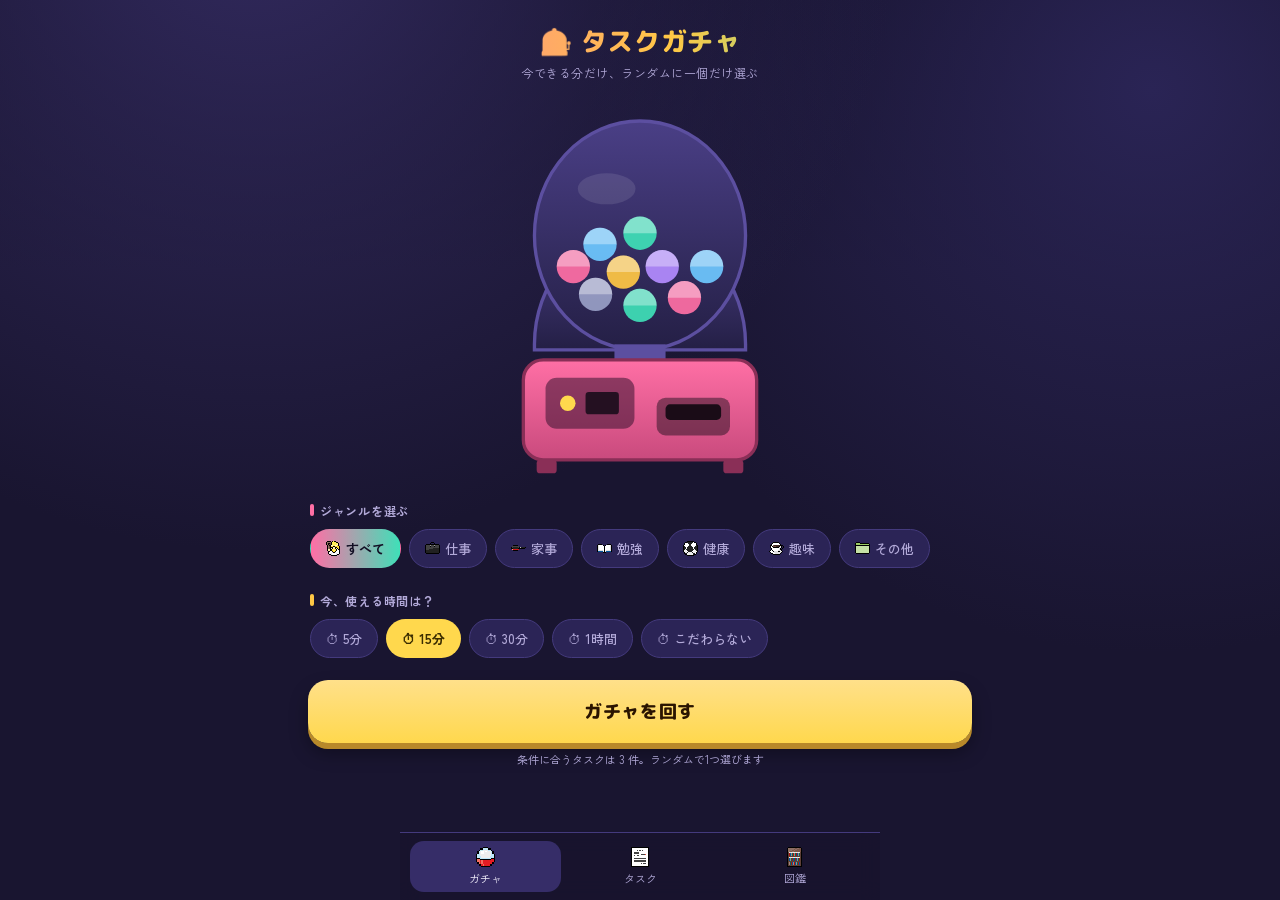
==== index.html @ 82b14375 "レアタスクの変更　締め切りの追加" ====
<!DOCTYPE html>
<html lang="ja">
<head>
<meta charset="UTF-8">
<meta name="viewport" content="width=device-width, initial-scale=1.0">
<title>タスクガチャ</title>
<link rel="preconnect" href="https://fonts.googleapis.com">
<link href="https://fonts.googleapis.com/css2?family=M+PLUS+Rounded+1c:wght@400;500;700;800&family=Zen+Kaku+Gothic+New:wght@400;500;700&family=JetBrains+Mono:wght@500;700&display=swap" rel="stylesheet">
<link rel="stylesheet" href="style.css">
</head>
<body>
<div class="app" id="app">
  <div class="app-header">
    <p class="app-title">🎰 タスクガチャ</p>
    <p class="app-sub">今できる分だけ、ランダムに一個だけ選ぶ</p>
  </div>

  <!-- ===== GACHA TAB ===== -->
  <div class="tab-panel active" id="tab-gacha">
    <div id="timerBar" class="timer-bar">
      <div class="timer-dot"></div>
      <div class="timer-info">
        <div class="timer-task" id="timerTaskText">-</div>
        <div class="timer-clock" id="timerClock">00:00</div>
      </div>
      <button class="timer-done-btn" id="timerDoneBtn">完了にする</button>
    </div>
    <div class="machine-wrap" id="machineWrap"></div>
    <div class="section-label"><span class="bar" style="background:var(--pink)"></span>ジャンルを選ぶ</div>
    <div class="chip-row" id="catChips"></div>
    <div class="section-label"><span class="bar" style="background:var(--yellow)"></span>今、使える時間は？</div>
    <div class="chip-row" id="timeChips"></div>
    <button class="pull-btn" id="pullBtn">ガチャを回す</button>
    <p class="pull-hint" id="pullHint">条件に合うタスクからランダムで1つ選びます</p>
  </div>

  <!-- ===== TASKS TAB ===== -->
  <div class="tab-panel" id="tab-tasks">
    <div class="section-label" style="margin-top:6px"><span class="bar" style="background:var(--mint)"></span>新しいタスクを追加</div>
    <div class="card">
      <div class="task-form">
        <div class="form-row">
          <input type="text" id="newTaskText" placeholder="例）洗濯物をたたむ">
          <button class="mic-btn" id="micBtn" title="音声で追加"><img class="mic-img" src="icon/fukidashi_onpu_white.png" alt="音声で追加"></button>
        </div>
        <p class="voice-hint"><img class="cat-icon" src="icon/fukidashi_onpu_white.png" alt="マイク">で「家事で 毎週 30分で 風呂掃除」「金曜までに レポートを出す」のように話すと自動登録</p>
        <div class="section-label" style="margin:2px 2px 2px;font-size:11px;">ジャンル</div>
        <div class="chip-row" id="newTaskCatChips"></div>
        <div class="section-label" style="margin:2px 2px 2px;font-size:11px;">かかる時間の目安</div>
        <div class="chip-row" id="newTaskTimeChips"></div>
        <div class="section-label" style="margin:2px 2px 2px;font-size:11px;">〆切（任意・設定すると一回きりのタスクになります）</div>
        <div class="edit-due-row">
          <input type="date" id="newTaskDue" class="edit-input">
          <button class="btn btn-secondary" id="newTaskDueClear" type="button">〆切なし</button>
        </div>
        <button class="add-btn" id="addTaskBtn">＋ 追加する</button>
      </div>
    </div>
    <div class="section-label"><span class="bar" style="background:var(--blue)"></span>登録済みタスク一覧</div>
    <div id="taskList"></div>
  </div>

  <!-- ===== COLLECTION TAB ===== -->
  <div class="tab-panel" id="tab-collection">
    <div class="stats-row">
      <div class="stat-box"><div class="stat-num" id="statToday">0</div><div class="stat-label">今日の達成</div></div>
      <div class="stat-box"><div class="stat-num" id="statTotal">0</div><div class="stat-label">累計カプセル</div></div>
      <div class="stat-box"><div class="stat-num" id="statStreak">0</div><div class="stat-label">連続日数</div></div>
    </div>
    <div class="section-label"><span class="bar" style="background:var(--gold)"></span>休憩カプセル（休憩タスク産）</div>
    <div class="card"><div class="rare-row" id="rareRow"></div></div>
    <div id="dexContainer"></div>
  </div>

  <div class="bottom-nav">
    <button class="nav-btn active" data-tab="gacha"><img class="nav-icon" src="capsule/gacha_capsule_red.png" alt="">ガチャ</button>
    <button class="nav-btn" data-tab="tasks"><img class="nav-icon" src="icon/seikyusho.png" alt="">タスク</button>
    <button class="nav-btn" data-tab="collection"><img class="nav-icon" src="icon/shelf_hondana_02.png" alt="">図鑑</button>
  </div>
</div>

<!-- ===== RESULT MODAL ===== -->
<div class="modal-overlay" id="resultModal">
  <div class="modal-sheet">
    <div class="modal-drag"></div>
    <div class="reveal-stage">
      <div class="capsule-big" id="revealCapsule"></div>
    </div>
    <div class="result-card" id="resultCard">
      <div id="jackpotBanner" style="display:none" class="jackpot-banner">✨ 大当たり！休憩タスク ✨</div>
      <span class="task-badge" id="resultBadge"></span>
      <p class="result-title" id="resultTitle">-</p>
      <div class="result-meta">
        <span id="resultTime">-</span>
      </div>
      <div class="modal-actions">
        <button class="btn btn-primary" id="startTaskBtn">これをやる</button>
        <button class="btn btn-secondary" id="rerollBtn">もう一回引く</button>
        <button class="btn btn-ghost" id="skipBtn">今回はスキップする</button>
      </div>
    </div>
  </div>
</div>

<!-- ===== COMPLETE MODAL ===== -->
<div class="modal-overlay" id="completeModal">
  <div class="modal-sheet" style="text-align:center;">
    <div class="modal-drag"></div>
    <p style="font-size:48px;margin:10px 0 6px;" id="completeEmoji">🎉</p>
    <p style="font-family:var(--font-display);font-weight:800;font-size:18px;margin:0 0 4px;">カプセル獲得！</p>
    <p style="font-size:13px;color:var(--text-dim);margin:0 0 18px;" id="completeSub">よく頑張りました</p>
    <button class="btn btn-primary" id="completeCloseBtn">図鑑を見にいく</button>
    <button class="btn btn-ghost" id="completeCloseBtn2" style="margin-top:8px;">閉じる</button>
  </div>
</div>

<!-- ===== EDIT MODAL ===== -->
<div class="modal-overlay" id="editModal">
  <div class="modal-sheet">
    <div class="modal-drag"></div>
    <p class="edit-title">タスクを編集</p>
    <div class="section-label"><span class="bar" style="background:var(--pink)"></span>タスク名</div>
    <input type="text" id="editText" class="edit-input" maxlength="50">
    <div class="section-label"><span class="bar" style="background:var(--mint)"></span>ジャンル</div>
    <div class="chip-row" id="editCatChips"></div>
    <div class="section-label"><span class="bar" style="background:var(--yellow)"></span>かかる時間の目安</div>
    <div class="chip-row" id="editTimeChips"></div>
    <div class="section-label"><span class="bar" style="background:var(--blue)"></span>くり返し</div>
    <div class="chip-row" id="editFreqChips"></div>
    <div class="section-label"><span class="bar" style="background:var(--purple)"></span>〆切（設定すると一回きりのタスクになります）</div>
    <div class="edit-due-row">
      <input type="date" id="editDue" class="edit-input">
      <button class="btn btn-secondary" id="editDueClear">〆切なし</button>
    </div>
    <div class="modal-actions">
      <button class="btn btn-primary" id="editSaveBtn">保存する</button>
      <button class="btn btn-ghost" id="editCancelBtn">キャンセル</button>
    </div>
  </div>
</div>

<!-- ===== ANIMAL DETAIL MODAL ===== -->
<div class="modal-overlay" id="animalModal">
  <div class="modal-sheet animal-detail-sheet">
    <div class="modal-drag"></div>
    <div class="animal-detail-stage">
      <img id="animalDetailImg" class="animal-detail-img" src="" alt="">
    </div>
    <div class="animal-detail-body">
      <span class="task-badge animal-detail-badge" id="animalDetailBadge">どうぶつ</span>
      <p class="result-title" id="animalDetailName">-</p>
      <p class="animal-detail-count" id="animalDetailCount">-</p>
    </div>
    <div class="modal-actions">
      <button class="btn btn-secondary" id="animalDetailCloseBtn">閉じる</button>
    </div>
  </div>
</div>

<div class="toast" id="toast"></div>

<!-- 読み込み順が大事: 状態 → タスク → ガチャ → 図鑑 → 演出 → 音声 → 初期化 -->
<script src="js/storage.js"></script>
<script src="js/tasks.js"></script>
<script src="js/gacha.js"></script>
<script src="js/dex.js"></script>
<script src="js/confetti.js"></script>
<script src="js/voice.js"></script>
<script src="js/main.js"></script>
</body>
</html>
---- style.css ----
:root{
  --bg:#191530;
  --bg-2:#120f24;
  --panel:#2b2456;
  --panel-2:#362d68;
  --panel-edge:#443a7d;
  --pink:#ff6fa5;
  --mint:#3fe0b8;
  --blue:#6ec8ff;
  --yellow:#ffc845;
  --purple:#b48cff;
  --gray:#9aa0c7;
  --gold:#ffd84d;
  --text:#f5f2ff;
  --text-dim:#b3aad9;
  --danger:#ff6b6b;
  --font-display:'M PLUS Rounded 1c', sans-serif;
  --font-body:'Zen Kaku Gothic New', sans-serif;
  --font-mono:'JetBrains Mono', monospace;
}
*{box-sizing:border-box;}
html,body{margin:0;padding:0;}
body{
  background:
    radial-gradient(circle at 20% -10%, #322a5e 0%, transparent 45%),
    radial-gradient(circle at 90% 10%, #2a2455 0%, transparent 40%),
    linear-gradient(180deg,var(--bg-2), var(--bg) 30%);
  color:var(--text);
  font-family:var(--font-body);
  min-height:100vh;
  -webkit-font-smoothing:antialiased;
}
.app{
  max-width:700px;
  margin:0 auto;
  min-height:100vh;
  display:flex;
  flex-direction:column;
  position:relative;
  padding-bottom:92px;
}
/* ---------- Header ---------- */
.app-header{ padding:22px 20px 8px; text-align:center; }
.app-title{
  font-family:var(--font-display);
  font-weight:800;
  font-size:26px;
  letter-spacing:.02em;
  margin:0;
  background:linear-gradient(90deg,var(--pink),var(--yellow) 55%,var(--mint));
  -webkit-background-clip:text;
  background-clip:text;
  color:transparent;
}
.app-sub{ font-size:12px; color:var(--text-dim); margin:4px 0 0; letter-spacing:.04em; }
/* ---------- Tab content ---------- */
.tab-panel{ padding:8px 18px 20px; display:none; animation:fadeIn .25s ease; }
.tab-panel.active{display:block;}
@keyframes fadeIn{from{opacity:0;transform:translateY(6px);} to{opacity:1;transform:translateY(0);}}
/* ---------- Bottom nav ---------- */
.bottom-nav{
  position:fixed;
  bottom:0; left:50%; transform:translateX(-50%);
  width:100%; max-width:480px;
  display:flex;
  background:rgba(24,20,46,.92);
  backdrop-filter:blur(10px);
  border-top:1px solid var(--panel-edge);
  padding:8px 10px calc(8px + env(safe-area-inset-bottom));
  gap:4px;
  z-index:50;
}
.nav-btn{
  flex:1;
  background:none;
  border:none;
  color:var(--text-dim);
  font-family:var(--font-body);
  font-size:11px;
  display:flex;
  flex-direction:column;
  align-items:center;
  gap:3px;
  padding:6px 2px;
  border-radius:14px;
  cursor:pointer;
  transition:.15s;
}
.nav-btn .icon{font-size:20px;line-height:1;}
.nav-btn.active{color:var(--text); background:var(--panel-2);}
.nav-btn:active{transform:scale(.94);}
/* ---------- Machine ---------- */
.machine-wrap{ position:relative; display:flex; justify-content:center; padding:14px 0 6px; }
.machine-wrap svg{width:100%; max-width:300px; height:auto; display:block;}
/* ---------- Cards ---------- */
.card{
  background:var(--panel);
  border:1px solid var(--panel-edge);
  border-radius:18px;
  padding:16px;
}
.section-label{
  font-size:12px;
  font-weight:700;
  color:var(--text-dim);
  letter-spacing:.06em;
  margin:18px 2px 8px;
  display:flex;
  align-items:center;
  gap:6px;
}
.section-label .bar{width:4px;height:12px;border-radius:2px;background:var(--pink);display:inline-block;}
/* ---------- Chips ---------- */
.chip-row{ display:flex; gap:8px; overflow-x:auto; padding:2px 2px 6px; scrollbar-width:none; }
.chip-row::-webkit-scrollbar{display:none;}
.chip{
  flex:none;
  font-family:var(--font-body);
  font-size:13px;
  font-weight:500;
  padding:9px 15px;
  border-radius:999px;
  border:1px solid var(--panel-edge);
  background:var(--panel);
  color:var(--text-dim);
  cursor:pointer;
  white-space:nowrap;
  transition:.15s;
  display:flex;
  align-items:center;
  gap:5px;
}
.chip:active{transform:scale(.96);}
.chip.selected{ color:var(--bg-2); border-color:transparent; font-weight:700; }
.chip[data-cat="仕事"].selected{background:var(--pink);}
.chip[data-cat="家事"].selected{background:var(--mint);}
.chip[data-cat="勉強"].selected{background:var(--blue);}
.chip[data-cat="健康"].selected{background:var(--yellow);}
.chip[data-cat="趣味"].selected{background:var(--purple);}
.chip[data-cat="その他"].selected{background:var(--gray);}
.chip[data-cat="all"].selected{background:linear-gradient(90deg,var(--pink),var(--mint));}
.chip.time.selected{background:var(--gold); color:#3a2c00;}
/* ---------- Pull button ---------- */
.pull-btn{
  width:100%;
  margin-top:16px;
  border:none;
  border-radius:20px;
  padding:18px;
  font-family:var(--font-display);
  font-weight:800;
  font-size:18px;
  letter-spacing:.03em;
  color:#2a1400;
  background:linear-gradient(180deg,#ffe08a,var(--gold));
  box-shadow:0 6px 0 #b8892a, 0 10px 18px rgba(0,0,0,.35);
  cursor:pointer;
  transition:.1s;
}
.pull-btn:active{transform:translateY(4px); box-shadow:0 2px 0 #b8892a, 0 4px 10px rgba(0,0,0,.3);}
.pull-btn:disabled{opacity:.4; box-shadow:none; cursor:not-allowed;}
.pull-hint{ text-align:center; font-size:11px; color:var(--text-dim); margin-top:8px; }
/* ---------- Empty state ---------- */
.empty-state{ text-align:center; padding:26px 14px; color:var(--text-dim); font-size:13px; line-height:1.7; }
.empty-state .big{font-size:34px; display:block; margin-bottom:6px;}
/* ---------- Modal ---------- */
.modal-overlay{
  position:fixed; inset:0;
  background:rgba(10,8,22,.72);
  backdrop-filter:blur(3px);
  display:none;
  align-items:flex-end;
  justify-content:center;
  z-index:100;
}
.modal-overlay.show{display:flex;}
.modal-sheet{
  width:100%; max-width:700px;
  background:var(--panel);
  border:1px solid var(--panel-edge);
  border-top-left-radius:26px; border-top-right-radius:26px;
  padding:22px 22px calc(22px + env(safe-area-inset-bottom));
  animation:slideUp .28s cubic-bezier(.2,.9,.3,1.2);
  max-height:88vh;
  overflow-y:auto;
}
@keyframes slideUp{from{transform:translateY(60px); opacity:0;} to{transform:translateY(0); opacity:1;}}
.modal-drag{ width:40px;height:4px;background:var(--panel-edge);border-radius:2px;margin:0 auto 16px; }
/* ---------- Capsule reveal ---------- */
.reveal-stage{ display:flex; justify-content:center; align-items:center; padding:10px 0 6px; min-height:120px; }
.capsule-big{
  width:96px;height:96px;
  border-radius:50%;
  position:relative;
  animation:dropIn .5s cubic-bezier(.3,1.4,.5,1);
}
@keyframes dropIn{
  0%{transform:translateY(-140px) scale(.6); opacity:0;}
  60%{transform:translateY(8px) scale(1.05); opacity:1;}
  100%{transform:translateY(0) scale(1);}
}
.capsule-big.pop{animation:dropIn .5s cubic-bezier(.3,1.4,.5,1), popOpen .35s ease .55s forwards;}
@keyframes popOpen{
  0%{transform:scale(1);}
  40%{transform:scale(1.25) rotate(-4deg);}
  100%{transform:scale(0); opacity:0;}
}
.result-card{ opacity:0; animation:fadeInUp .4s ease .75s forwards; }
@keyframes fadeInUp{from{opacity:0; transform:translateY(10px);} to{opacity:1; transform:translateY(0);}}
.task-badge{
  display:inline-flex; align-items:center; gap:5px;
  font-size:11px; font-weight:700; padding:4px 10px; border-radius:999px;
  margin-bottom:10px;
}
.result-title{ font-family:var(--font-display); font-size:20px; font-weight:700; line-height:1.4; margin:0 0 6px; }
.result-meta{ font-size:12px; color:var(--text-dim); margin-bottom:18px; display:flex; gap:12px; }
.jackpot-banner{
  background:linear-gradient(90deg,var(--gold),#fff2b8);
  color:#3a2c00;
  font-family:var(--font-display);
  font-weight:800;
  font-size:13px;
  text-align:center;
  padding:8px;
  border-radius:12px;
  margin-bottom:14px;
  animation:pulseGlow 1.1s infinite;
}
@keyframes pulseGlow{0%,100%{box-shadow:0 0 0 rgba(255,216,77,.5);} 50%{box-shadow:0 0 18px rgba(255,216,77,.6);}}
.modal-actions{display:flex; flex-direction:column; gap:10px; margin-top:6px;}
.btn{
  font-family:var(--font-body);
  font-weight:700;
  font-size:14px;
  padding:14px;
  border-radius:14px;
  border:none;
  cursor:pointer;
  transition:.12s;
}
.btn:active{transform:scale(.97);}
.btn-primary{background:var(--mint); color:#0e2b23;}
.btn-secondary{background:var(--panel-2); color:var(--text); border:1px solid var(--panel-edge);}
.btn-ghost{background:none; color:var(--text-dim); text-decoration:underline;}
/* ---------- Timer bar ---------- */
.timer-bar{
  display:none;
  background:var(--panel-2);
  border:1px solid var(--panel-edge);
  border-radius:18px;
  padding:14px 16px;
  margin-bottom:14px;
  align-items:center;
  gap:12px;
}
.timer-bar.show{display:flex;}
.timer-dot{width:10px;height:10px;border-radius:50%;background:var(--mint); animation:blink 1.4s infinite;}
@keyframes blink{0%,100%{opacity:1;} 50%{opacity:.3;}}
.timer-info{flex:1;}
.timer-task{font-size:13px; font-weight:700;}
.timer-clock{font-family:var(--font-mono); font-size:12px; color:var(--text-dim);}
.timer-done-btn{
  background:var(--mint); color:#0e2b23; border:none; border-radius:10px;
  padding:9px 14px; font-weight:700; font-size:12px; cursor:pointer;
}
/* ---------- Task form / list ---------- */
.task-form{display:flex; flex-direction:column; gap:10px; margin-bottom:6px;}
.task-form input[type=text]{
  flex:1;
  background:var(--bg-2);
  border:1px solid var(--panel-edge);
  border-radius:12px;
  padding:12px 14px;
  color:var(--text);
  font-family:var(--font-body);
  font-size:14px;
  min-width:0;
}
.task-form input::placeholder{color:#6b6496;}
.form-row{display:flex; gap:8px;}
.mic-btn{
  flex:none;
  background:var(--panel-2);
  border:1px solid var(--panel-edge);
  border-radius:12px;
  color:var(--text);
  font-size:17px;
  padding:0 14px;
  cursor:pointer;
  transition:.15s;
}
.mic-btn:active{transform:scale(.95);}
.mic-btn.listening{
  background:var(--pink);
  border-color:transparent;
  animation:micPulse 1s infinite;
}
@keyframes micPulse{
  0%,100%{box-shadow:0 0 0 0 rgba(255,111,165,.55);}
  50%{box-shadow:0 0 0 8px rgba(255,111,165,0);}
}
.voice-hint{font-size:10.5px; color:var(--text-dim); margin:0; line-height:1.6;}
.add-btn{
  background:var(--pink); color:#3a0d20; border:none; border-radius:12px;
  padding:12px; font-weight:700; font-size:14px; cursor:pointer;
}
.task-item{
  display:flex; align-items:center; gap:10px;
  background:var(--panel);
  border:1px solid var(--panel-edge);
  border-radius:14px;
  padding:12px 14px;
  margin-bottom:8px;
}
.task-item.sleeping{opacity:.5;}
.task-dot{width:9px;height:9px;border-radius:50%; flex:none;}
.task-body{flex:1; min-width:0;}
.task-text{font-size:13.5px; font-weight:500;}
.task-tags{font-size:11px; color:var(--text-dim); margin-top:2px;}
.task-tags .overdue{color:var(--danger); font-weight:700;}
.task-del{ background:none; border:none; color:var(--text-dim); font-size:16px; cursor:pointer; padding:4px 6px; }
.task-edit{ background:none; border:none; font-size:15px; cursor:pointer; padding:4px 2px; opacity:.8; }
.task-edit .cat-icon{width: 24px;height: 24px;}
/* ---------- Edit modal ---------- */
.edit-title{ font-family:var(--font-display); font-weight:800; font-size:17px; margin:0 0 4px; text-align:center; }
.edit-input{
  width:100%;
  background:var(--bg-2);
  border:1px solid var(--panel-edge);
  border-radius:12px;
  padding:12px 14px;
  color:var(--text);
  font-family:var(--font-body);
  font-size:14px;
  color-scheme:dark;
}
.edit-due-row{ display:flex; gap:8px; align-items:stretch; }
.edit-due-row .edit-input{ flex:1; }
.edit-due-row .btn{ flex:none; padding:10px 14px; font-size:12px; }
/* ---------- Collection ---------- */
.stats-row{display:flex; gap:10px; margin-bottom:16px;}
.stat-box{
  flex:1; background:var(--panel); border:1px solid var(--panel-edge); border-radius:14px;
  padding:12px 10px; text-align:center;
}
.stat-num{font-family:var(--font-mono); font-size:20px; font-weight:700; color:var(--gold);}
.stat-label{font-size:10px; color:var(--text-dim); margin-top:2px;}
.dex-group{margin-bottom:20px;}
.dex-cat-title{ display:flex; align-items:center; gap:8px; font-size:13px; font-weight:700; margin-bottom:8px; }
.dex-cat-dot{width:10px;height:10px;border-radius:50%;}
.dex-grid{ display:grid; grid-template-columns:repeat(6,1fr); gap:6px; }
.dex-slot{
  aspect-ratio:1; border-radius:10px;
  display:flex; align-items:center; justify-content:center;
  font-size:18px;
  border:1px dashed var(--panel-edge);
  background:var(--bg-2);
}
.dex-slot.filled{ border:1px solid transparent; background:var(--panel-2); cursor:pointer; transition:.12s; }
.dex-slot.filled:active{ transform:scale(.93); }
.rare-row{display:flex; gap:6px; flex-wrap:wrap;}
.rare-slot{
  width:44px;height:44px;border-radius:10px;
  display:flex; align-items:center; justify-content:center; font-size:20px;
  background:var(--bg-2); border:1px dashed var(--gold);
}
.rare-slot.filled{background:linear-gradient(160deg,#ffe08a,var(--gold)); border-color:transparent; cursor:pointer; transition:.12s;}
.rare-slot.filled:active{ transform:scale(.9); }
/* ---------- Toast ---------- */
/* .toast{
  position:fixed; top:16px; left:50%; transform:translateX(-50%) translateY(-20px);
  background:var(--panel-2); border:1px solid var(--panel-edge); color:var(--text);
  padding:10px 18px; border-radius:999px; font-size:12.5px; z-index:200;
  opacity:0; transition:.25s; pointer-events:none;
  max-width:92vw;
} */
.toast{
  position:fixed;
  top:16px;
  left:50%;
  transform:translateX(-50%) translateY(-20px);
  background:var(--panel-2);
  border:1px solid var(--panel-edge);
  color:var(--text);
  padding:10px 18px;
  border-radius:999px;
  font-size:12.5px;
  z-index:200;
  opacity:0;
  transition:.25s;
  pointer-events:none;
  max-width:92vw;
}

.toast img{
  width:18px;
  height:18px;
  vertical-align:middle;
  margin-right:6px;
}

.toast.show{
  opacity:1;
  transform:translateX(-50%) translateY(0);
}

/* ---------- Animal detail modal ---------- */
.animal-detail-sheet{ text-align:center; }
.animal-detail-stage{
  display:flex; justify-content:center; align-items:center;
  padding:10px 0 6px; min-height:120px;
}
.animal-detail-img{
  width:110px; height:110px;
  object-fit:contain;
  image-rendering:pixelated;
  animation:dropIn .4s cubic-bezier(.3,1.4,.5,1);
}
.animal-detail-img.rare{ filter:drop-shadow(0 0 16px rgba(255,216,77,.8)); }
.animal-detail-body{ margin-bottom:6px; }
.animal-detail-badge{ background:var(--panel-2); color:var(--text); }
.animal-detail-badge.rare{ background:linear-gradient(90deg,var(--gold),#fff2b8); color:#3a2c00; }
.animal-detail-count{
  font-family:var(--font-mono);
  font-size:14px;
  color:var(--text-dim);
  margin:2px 0 4px;
}

/* ---------- Confetti ---------- */
.confetti{
  width:20px; height:20px;
  object-fit:contain;
  image-rendering:pixelated;
  position:fixed;
  top:-10px;
  pointer-events:none;
  animation:fall linear forwards;
  z-index:300;
  /* position, animation などの既存指定はそのまま */
}
@keyframes fall{ to{ transform:translateY(110vh) rotate(720deg); opacity:.3; } }
/* ---------- Dot animal images ---------- */
.dex-img{
  width:86%; height:86%;
  object-fit:contain;
  image-rendering:pixelated;
}
.get-img{
  width:96px; height:96px;
  object-fit:contain;
  image-rendering:pixelated;
  animation:dropIn .5s cubic-bezier(.3,1.4,.5,1);
}
.get-img.rare{
  filter:drop-shadow(0 0 14px rgba(255,216,77,.8));
}
/* ---------- Category icon images ---------- */
.cat-icon{
  width:1.15em; height:1.15em;
  object-fit:contain;
  vertical-align:-0.2em;
  image-rendering:pixelated;
}
.chip .cat-icon{ vertical-align:middle; }

.nav-icon{
  width:20px; height:20px;
  object-fit:contain;
  image-rendering:pixelated;
}

.mic-img{
  width:30px; height:30px;
  object-fit:contain;
  image-rendering:pixelated;
  vertical-align:middle;
}/* ---------- カテゴリ図鑑のレア枠（12個目） ---------- */
.dex-slot.rare-frame{
  border:1px dashed var(--gold);
  color:var(--gold);
  font-weight:700;
  font-size:16px;
}
.dex-slot.rare-frame.filled{
  border:1px solid transparent;
  background:linear-gradient(160deg,#ffe08a,var(--gold));
}
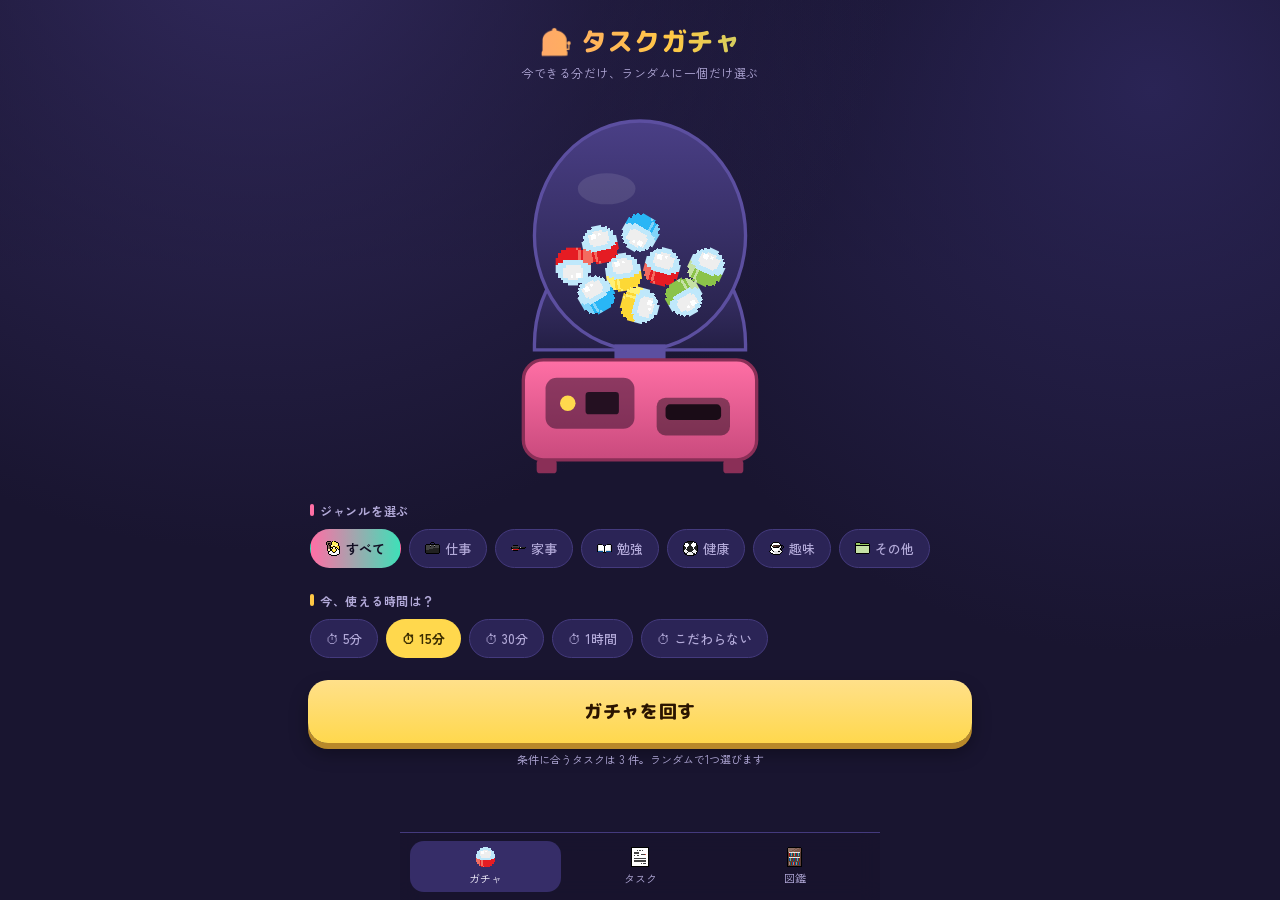
==== commit 3b8d82f5: "ガチャのカプセルの見た目変更" ====
--- a/index.html
+++ b/index.html
@@ -73,7 +73,7 @@
   </div>
 
   <div class="bottom-nav">
-    <button class="nav-btn active" data-tab="gacha"><img class="nav-icon" src="capsule/gacha_capsule_red.png" alt="">ガチャ</button>
+    <button class="nav-btn active" data-tab="gacha"><img class="nav-icon" src="capsule/gacha_capsule_red_nl.png" alt="">ガチャ</button>
     <button class="nav-btn" data-tab="tasks"><img class="nav-icon" src="icon/seikyusho.png" alt="">タスク</button>
     <button class="nav-btn" data-tab="collection"><img class="nav-icon" src="icon/shelf_hondana_02.png" alt="">図鑑</button>
   </div>
@@ -95,7 +95,7 @@
       </div>
       <div class="modal-actions">
         <button class="btn btn-primary" id="startTaskBtn">これをやる</button>
-        <button class="btn btn-secondary" id="rerollBtn">もう一回引く</button>
+        <button class="btn btn-secondary" id="rerollBtn">🔄 もう一回引く</button>
         <button class="btn btn-ghost" id="skipBtn">今回はスキップする</button>
       </div>
     </div>
@@ -151,6 +151,9 @@
       <p class="result-title" id="animalDetailName">-</p>
       <p class="animal-detail-count" id="animalDetailCount">-</p>
     </div>
+    <div class="section-label" style="margin:14px 2px 8px;justify-content:center;"><span class="bar" style="background:var(--gold)"></span>トロフィー</div>
+    <div class="trophy-row" id="animalDetailTrophies"></div>
+    <p class="trophy-progress" id="animalDetailProgress">-</p>
     <div class="modal-actions">
       <button class="btn btn-secondary" id="animalDetailCloseBtn">閉じる</button>
     </div>
--- a/style.css
+++ b/style.css
@@ -312,7 +312,10 @@
   padding:12px 14px;
   margin-bottom:8px;
 }
-.task-item.sleeping{opacity:.5;}
+.task-item.sleeping .task-dot,
+.task-item.sleeping .task-body,
+.task-item.sleeping .task-edit,
+.task-item.sleeping .task-del{ opacity:.45; }
 .task-dot{width:9px;height:9px;border-radius:50%; flex:none;}
 .task-body{flex:1; min-width:0;}
 .task-text{font-size:13.5px; font-weight:500;}
@@ -426,6 +429,51 @@
   color:var(--text-dim);
   margin:2px 0 4px;
 }
+.trophy-row{
+  display:flex;
+  justify-content:center;
+  gap:10px;
+  padding:4px 2px 2px;
+}
+.trophy-slot{
+  flex:1;
+  max-width:78px;
+  display:flex;
+  flex-direction:column;
+  align-items:center;
+  gap:6px;
+  padding:10px 4px 8px;
+  border-radius:14px;
+  background:var(--bg-2);
+  border:1px dashed var(--panel-edge);
+  opacity:.45;
+  transition:.15s;
+}
+.trophy-slot.achieved{
+  opacity:1;
+  border:1px solid transparent;
+  animation:trophyPop .35s ease;
+}
+@keyframes trophyPop{
+  0%{transform:scale(.7);}
+  60%{transform:scale(1.12);}
+  100%{transform:scale(1);}
+}
+.trophy-icon{ font-size:26px; line-height:1; }
+.trophy-icon img{ width:26px; height:26px; object-fit:contain; image-rendering:pixelated; }
+.trophy-label{ font-size:10px; font-weight:700; color:var(--text-dim); }
+.trophy-slot.achieved .trophy-label{ color:var(--text); }
+.trophy-slot.bronze.achieved{ background:linear-gradient(160deg,#e3a874,#b8703c); box-shadow:0 0 12px rgba(184,112,60,.5); }
+.trophy-slot.silver.achieved{ background:linear-gradient(160deg,#f0f2f7,#b9c0cf); box-shadow:0 0 12px rgba(185,192,207,.55); }
+.trophy-slot.gold.achieved{ background:linear-gradient(160deg,#ffe08a,var(--gold)); box-shadow:0 0 14px rgba(255,216,77,.6); }
+.trophy-slot.gold.achieved .trophy-label{ color:#3a2c00; }
+.trophy-slot.platinum.achieved{ background:linear-gradient(160deg,#e3d8ff,#8ec5fc); box-shadow:0 0 16px rgba(142,197,252,.65); }
+.trophy-progress{
+  text-align:center;
+  font-size:12px;
+  color:var(--text-dim);
+  margin:10px 0 4px;
+}
 
 /* ---------- Confetti ---------- */
 .confetti{
@@ -486,3 +534,21 @@
   border:1px solid transparent;
   background:linear-gradient(160deg,#ffe08a,var(--gold));
 }
+/* ---------- 復活ボタン ---------- */
+.task-revive{
+  background:var(--mint);
+  color:#0e2b23;
+  border:none;
+  border-radius:999px;
+  font-family:var(--font-body);
+  font-weight:700;
+  font-size:11px;
+  cursor:pointer;
+  padding:6px 10px;
+  flex:none;
+  animation:reviveGlow 1.6s ease-in-out infinite;
+}
+@keyframes reviveGlow{
+  0%,100%{ box-shadow:0 0 4px rgba(63,224,184,.4); }
+  50%{ box-shadow:0 0 14px rgba(63,224,184,.95); }
+}
